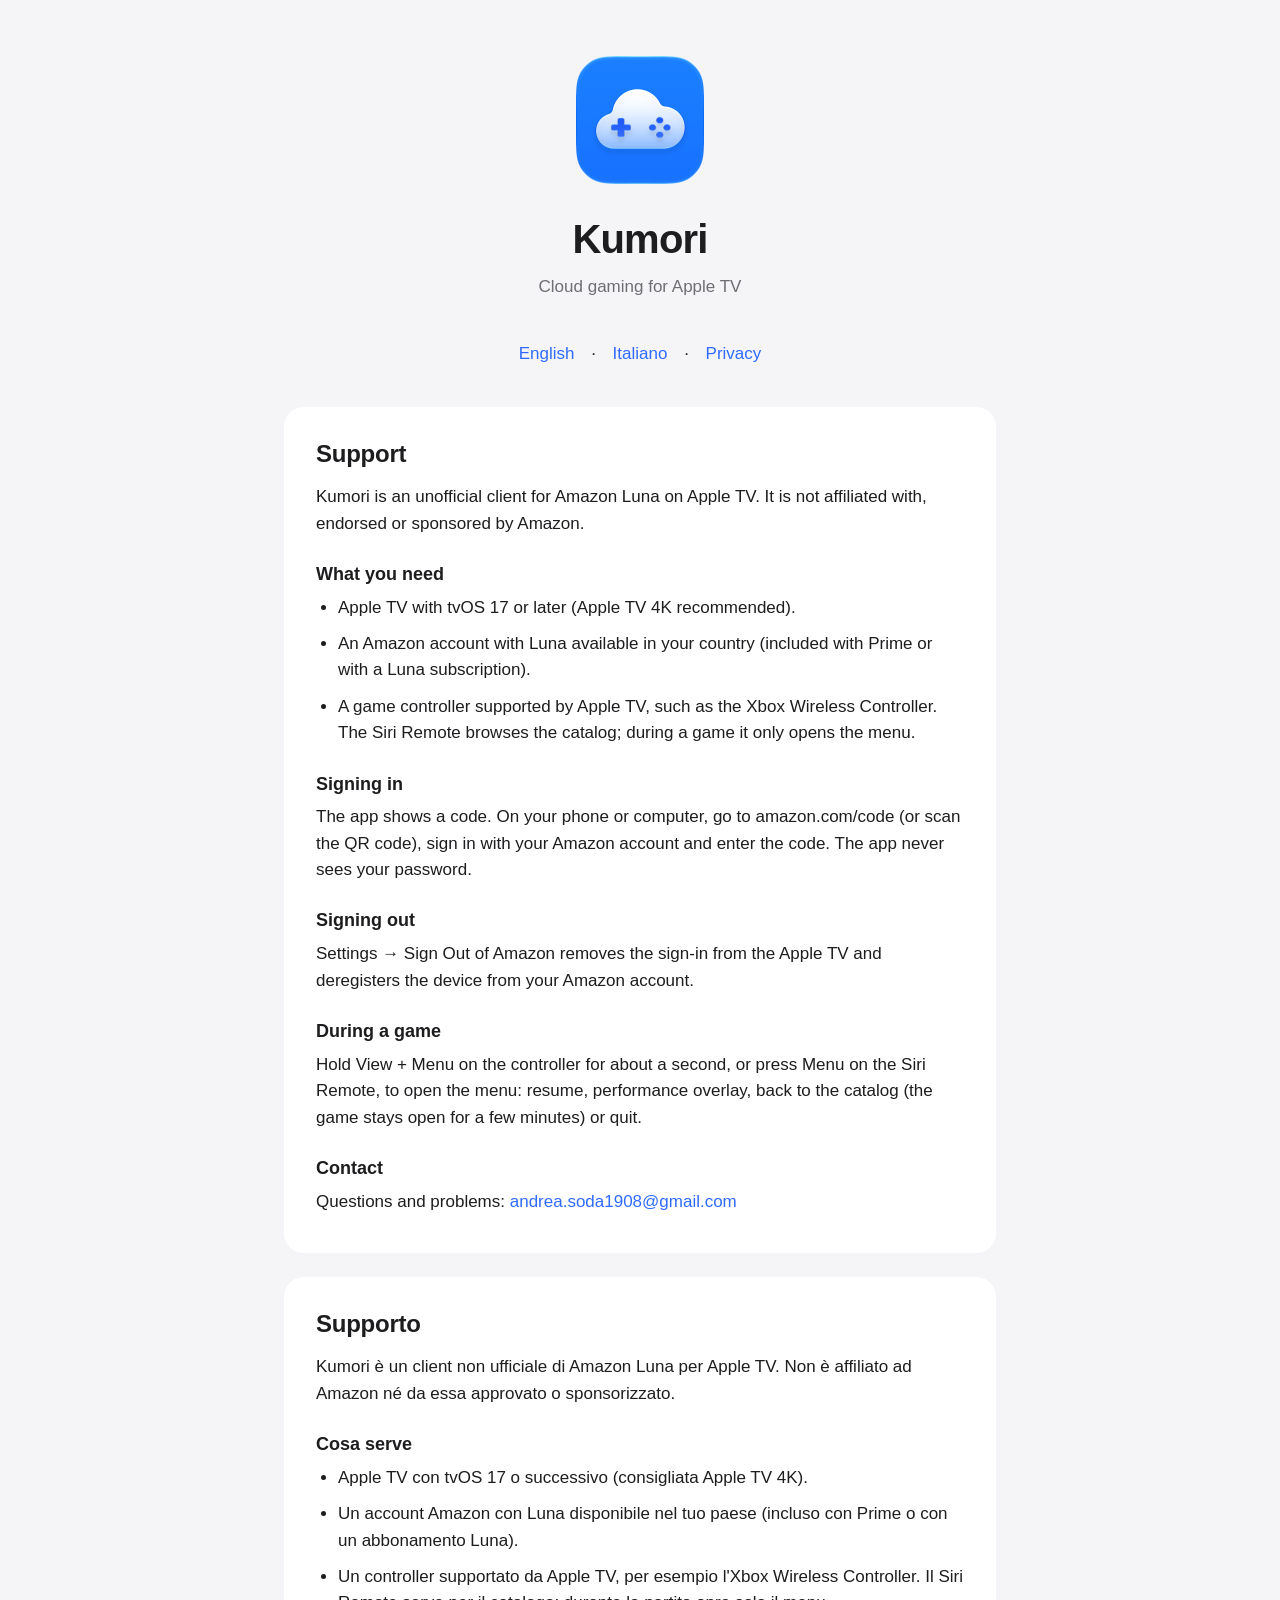
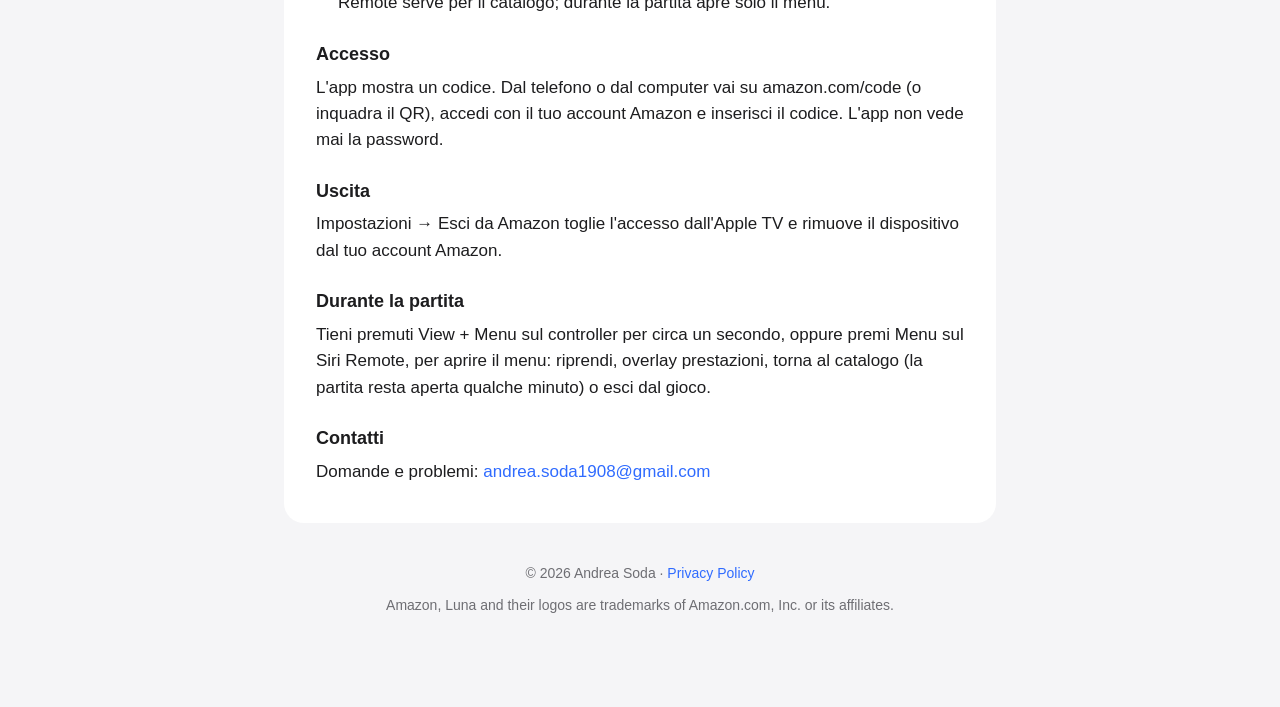
==== index.html @ 2179be56 "feat: Kumori support page and privacy policy Co-Authored-By: Claude Opus 5.5 <noreply@anthropic.com>" ====
<!DOCTYPE html>
<html lang="en">
<head>
  <meta charset="utf-8">
  <meta name="viewport" content="width=device-width, initial-scale=1">
  <title>Kumori — Support</title>
  <meta name="description" content="Kumori: cloud gaming for Apple TV. Support and contact.">
  <link rel="icon" href="icon.png">
  <link rel="stylesheet" href="style.css">
</head>
<body>
<main>
  <header>
    <img src="icon.png" alt="Kumori icon">
    <h1>Kumori</h1>
    <p>Cloud gaming for Apple TV</p>
  </header>
  <nav><a href="#en">English</a> · <a href="#it">Italiano</a> · <a href="privacy.html">Privacy</a></nav>

  <section id="en">
    <h2>Support</h2>
    <p>Kumori is an unofficial client for Amazon Luna on Apple TV. It is not affiliated with, endorsed or sponsored by Amazon.</p>
    <h3>What you need</h3>
    <ul>
      <li>Apple TV with tvOS 17 or later (Apple TV 4K recommended).</li>
      <li>An Amazon account with Luna available in your country (included with Prime or with a Luna subscription).</li>
      <li>A game controller supported by Apple TV, such as the Xbox Wireless Controller. The Siri Remote browses the catalog; during a game it only opens the menu.</li>
    </ul>
    <h3>Signing in</h3>
    <p>The app shows a code. On your phone or computer, go to amazon.com/code (or scan the QR code), sign in with your Amazon account and enter the code. The app never sees your password.</p>
    <h3>Signing out</h3>
    <p>Settings → Sign Out of Amazon removes the sign-in from the Apple TV and deregisters the device from your Amazon account.</p>
    <h3>During a game</h3>
    <p>Hold View + Menu on the controller for about a second, or press Menu on the Siri Remote, to open the menu: resume, performance overlay, back to the catalog (the game stays open for a few minutes) or quit.</p>
    <h3>Contact</h3>
    <p>Questions and problems: <a href="mailto:andrea.soda1908@gmail.com">andrea.soda1908@gmail.com</a></p>
  </section>

  <section id="it" lang="it">
    <h2>Supporto</h2>
    <p>Kumori è un client non ufficiale di Amazon Luna per Apple TV. Non è affiliato ad Amazon né da essa approvato o sponsorizzato.</p>
    <h3>Cosa serve</h3>
    <ul>
      <li>Apple TV con tvOS 17 o successivo (consigliata Apple TV 4K).</li>
      <li>Un account Amazon con Luna disponibile nel tuo paese (incluso con Prime o con un abbonamento Luna).</li>
      <li>Un controller supportato da Apple TV, per esempio l'Xbox Wireless Controller. Il Siri Remote serve per il catalogo; durante la partita apre solo il menu.</li>
    </ul>
    <h3>Accesso</h3>
    <p>L'app mostra un codice. Dal telefono o dal computer vai su amazon.com/code (o inquadra il QR), accedi con il tuo account Amazon e inserisci il codice. L'app non vede mai la password.</p>
    <h3>Uscita</h3>
    <p>Impostazioni → Esci da Amazon toglie l'accesso dall'Apple TV e rimuove il dispositivo dal tuo account Amazon.</p>
    <h3>Durante la partita</h3>
    <p>Tieni premuti View + Menu sul controller per circa un secondo, oppure premi Menu sul Siri Remote, per aprire il menu: riprendi, overlay prestazioni, torna al catalogo (la partita resta aperta qualche minuto) o esci dal gioco.</p>
    <h3>Contatti</h3>
    <p>Domande e problemi: <a href="mailto:andrea.soda1908@gmail.com">andrea.soda1908@gmail.com</a></p>
  </section>

  <footer>
    <p>© 2026 Andrea Soda · <a href="privacy.html">Privacy Policy</a></p>
    <p>Amazon, Luna and their logos are trademarks of Amazon.com, Inc. or its affiliates.</p>
  </footer>
</main>
</body>
</html>
---- style.css ----
:root {
  color-scheme: light dark;
  --text: #1d1d1f;
  --secondary: #6e6e73;
  --background: #f5f5f7;
  --card: #ffffff;
  --accent: #2f6bff;
}

@media (prefers-color-scheme: dark) {
  :root {
    --text: #f5f5f7;
    --secondary: #a1a1a6;
    --background: #000000;
    --card: #1c1c1e;
    --accent: #5b8cff;
  }
}

* { box-sizing: border-box; }

body {
  margin: 0;
  font: 17px/1.55 -apple-system, BlinkMacSystemFont, "SF Pro Text", "Helvetica Neue", Arial, sans-serif;
  color: var(--text);
  background: var(--background);
  -webkit-font-smoothing: antialiased;
}

main {
  max-width: 760px;
  margin: 0 auto;
  padding: 56px 24px 80px;
}

header { text-align: center; margin-bottom: 40px; }
header img { width: 128px; height: 128px; }
header h1 { font-size: 40px; letter-spacing: -0.02em; margin: 16px 0 4px; }
header p { color: var(--secondary); margin: 0; }

nav { text-align: center; margin: 0 0 40px; }
nav a { margin: 0 12px; }

section {
  background: var(--card);
  border-radius: 20px;
  padding: 28px 32px;
  margin-bottom: 24px;
}

h2 { font-size: 24px; letter-spacing: -0.01em; margin: 0 0 12px; }
h3 { font-size: 18px; margin: 24px 0 6px; }
p, li { margin: 0 0 10px; }
ul { padding-left: 22px; margin: 0 0 10px; }
a { color: var(--accent); text-decoration: none; }
a:hover { text-decoration: underline; }
.muted { color: var(--secondary); font-size: 15px; }

footer {
  text-align: center;
  color: var(--secondary);
  font-size: 14px;
  margin-top: 40px;
}
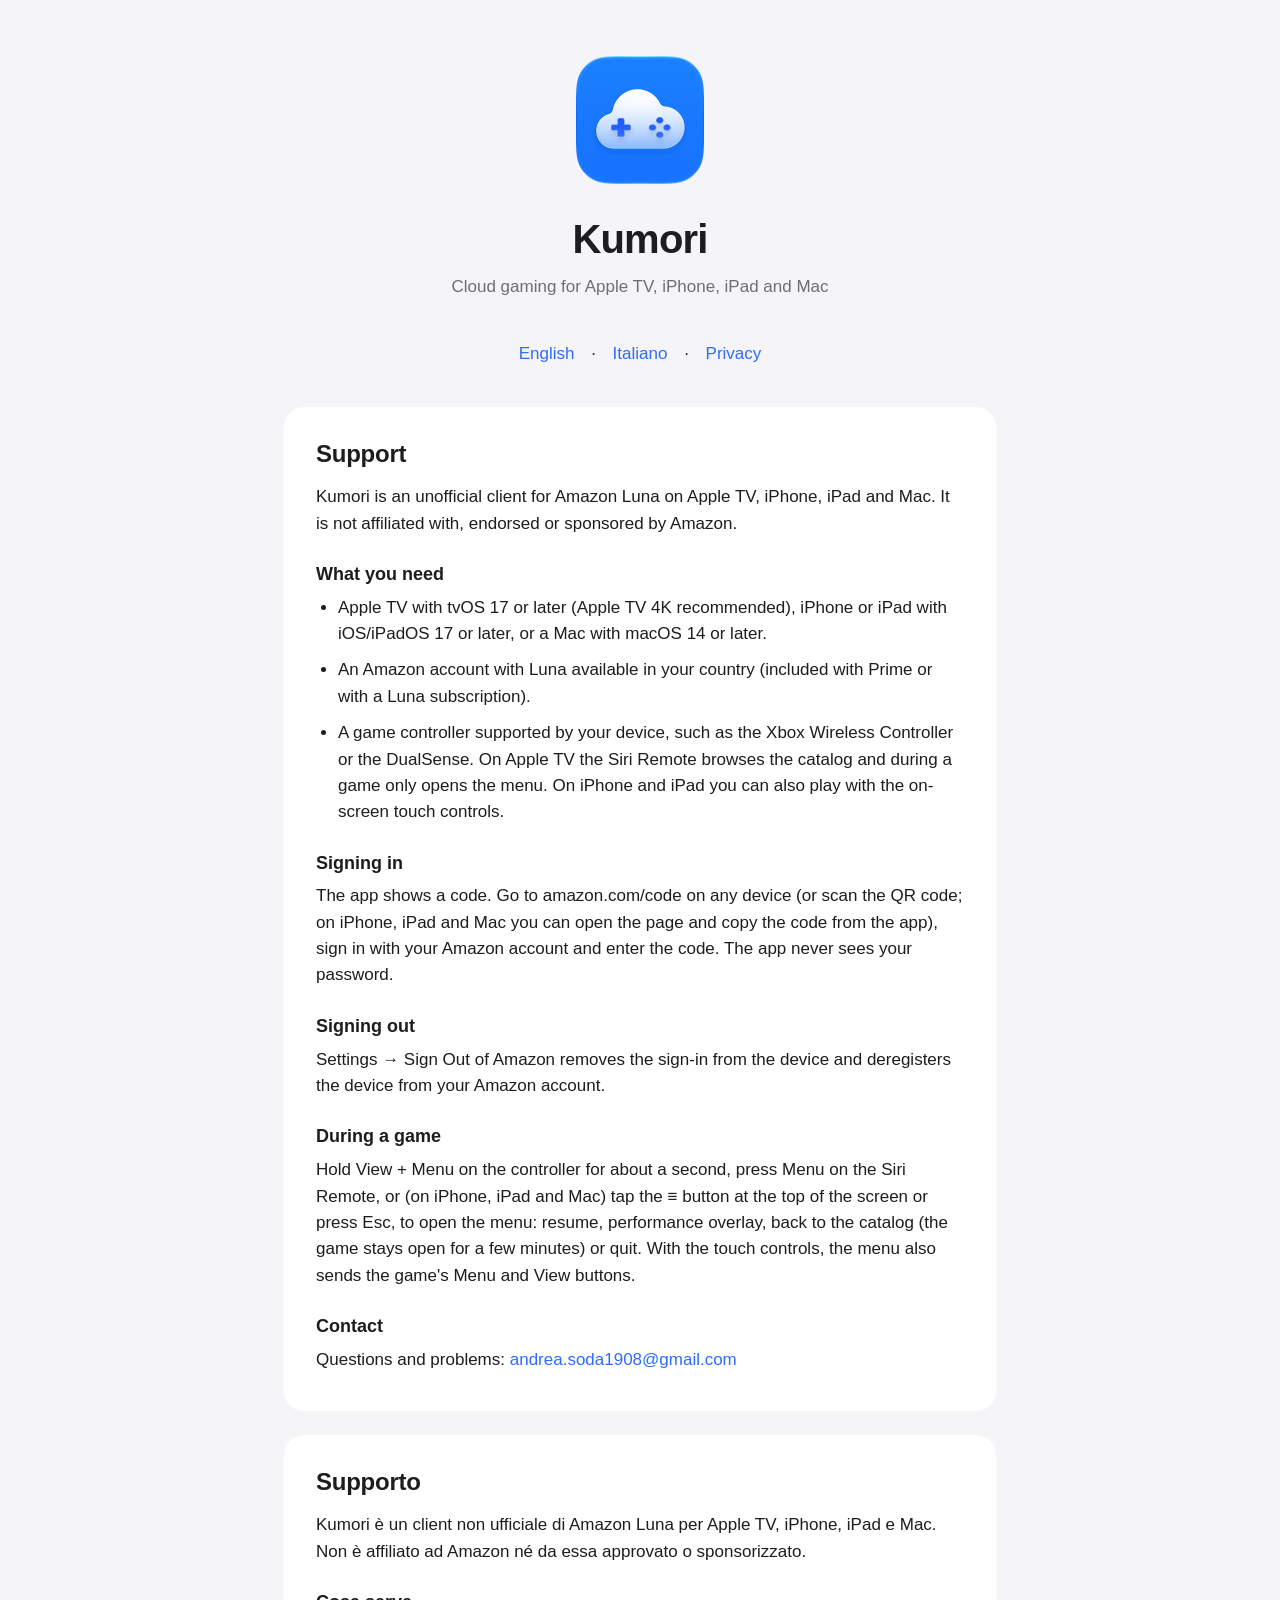
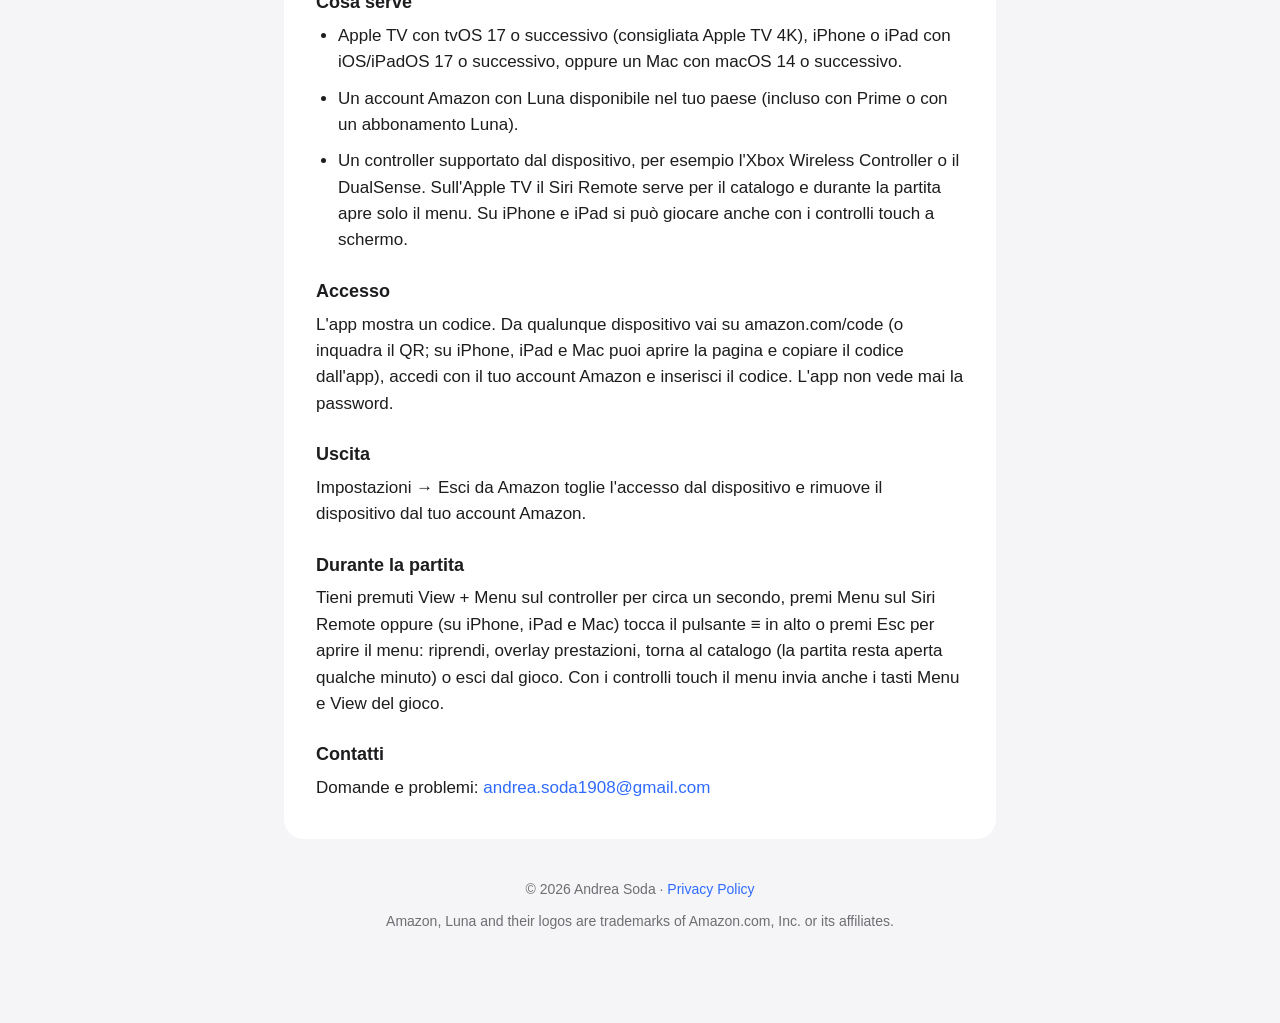
==== commit f774f9f1: "docs: cover iPhone, iPad and Mac in the support and privacy pages Co-Authored-By: Claude Opus 5.5 (1" ====
--- a/index.html
+++ b/index.html
@@ -4,7 +4,7 @@
   <meta charset="utf-8">
   <meta name="viewport" content="width=device-width, initial-scale=1">
   <title>Kumori — Support</title>
-  <meta name="description" content="Kumori: cloud gaming for Apple TV. Support and contact.">
+  <meta name="description" content="Kumori: cloud gaming for Apple TV, iPhone, iPad and Mac. Support and contact.">
   <link rel="icon" href="icon.png">
   <link rel="stylesheet" href="style.css">
 </head>
@@ -13,44 +13,44 @@
   <header>
     <img src="icon.png" alt="Kumori icon">
     <h1>Kumori</h1>
-    <p>Cloud gaming for Apple TV</p>
+    <p>Cloud gaming for Apple TV, iPhone, iPad and Mac</p>
   </header>
   <nav><a href="#en">English</a> · <a href="#it">Italiano</a> · <a href="privacy.html">Privacy</a></nav>
 
   <section id="en">
     <h2>Support</h2>
-    <p>Kumori is an unofficial client for Amazon Luna on Apple TV. It is not affiliated with, endorsed or sponsored by Amazon.</p>
+    <p>Kumori is an unofficial client for Amazon Luna on Apple TV, iPhone, iPad and Mac. It is not affiliated with, endorsed or sponsored by Amazon.</p>
     <h3>What you need</h3>
     <ul>
-      <li>Apple TV with tvOS 17 or later (Apple TV 4K recommended).</li>
+      <li>Apple TV with tvOS 17 or later (Apple TV 4K recommended), iPhone or iPad with iOS/iPadOS 17 or later, or a Mac with macOS 14 or later.</li>
       <li>An Amazon account with Luna available in your country (included with Prime or with a Luna subscription).</li>
-      <li>A game controller supported by Apple TV, such as the Xbox Wireless Controller. The Siri Remote browses the catalog; during a game it only opens the menu.</li>
+      <li>A game controller supported by your device, such as the Xbox Wireless Controller or the DualSense. On Apple TV the Siri Remote browses the catalog and during a game only opens the menu. On iPhone and iPad you can also play with the on-screen touch controls.</li>
     </ul>
     <h3>Signing in</h3>
-    <p>The app shows a code. On your phone or computer, go to amazon.com/code (or scan the QR code), sign in with your Amazon account and enter the code. The app never sees your password.</p>
+    <p>The app shows a code. Go to amazon.com/code on any device (or scan the QR code; on iPhone, iPad and Mac you can open the page and copy the code from the app), sign in with your Amazon account and enter the code. The app never sees your password.</p>
     <h3>Signing out</h3>
-    <p>Settings → Sign Out of Amazon removes the sign-in from the Apple TV and deregisters the device from your Amazon account.</p>
+    <p>Settings → Sign Out of Amazon removes the sign-in from the device and deregisters the device from your Amazon account.</p>
     <h3>During a game</h3>
-    <p>Hold View + Menu on the controller for about a second, or press Menu on the Siri Remote, to open the menu: resume, performance overlay, back to the catalog (the game stays open for a few minutes) or quit.</p>
+    <p>Hold View + Menu on the controller for about a second, press Menu on the Siri Remote, or (on iPhone, iPad and Mac) tap the ≡ button at the top of the screen or press Esc, to open the menu: resume, performance overlay, back to the catalog (the game stays open for a few minutes) or quit. With the touch controls, the menu also sends the game's Menu and View buttons.</p>
     <h3>Contact</h3>
     <p>Questions and problems: <a href="mailto:andrea.soda1908@gmail.com">andrea.soda1908@gmail.com</a></p>
   </section>
 
   <section id="it" lang="it">
     <h2>Supporto</h2>
-    <p>Kumori è un client non ufficiale di Amazon Luna per Apple TV. Non è affiliato ad Amazon né da essa approvato o sponsorizzato.</p>
+    <p>Kumori è un client non ufficiale di Amazon Luna per Apple TV, iPhone, iPad e Mac. Non è affiliato ad Amazon né da essa approvato o sponsorizzato.</p>
     <h3>Cosa serve</h3>
     <ul>
-      <li>Apple TV con tvOS 17 o successivo (consigliata Apple TV 4K).</li>
+      <li>Apple TV con tvOS 17 o successivo (consigliata Apple TV 4K), iPhone o iPad con iOS/iPadOS 17 o successivo, oppure un Mac con macOS 14 o successivo.</li>
       <li>Un account Amazon con Luna disponibile nel tuo paese (incluso con Prime o con un abbonamento Luna).</li>
-      <li>Un controller supportato da Apple TV, per esempio l'Xbox Wireless Controller. Il Siri Remote serve per il catalogo; durante la partita apre solo il menu.</li>
+      <li>Un controller supportato dal dispositivo, per esempio l'Xbox Wireless Controller o il DualSense. Sull'Apple TV il Siri Remote serve per il catalogo e durante la partita apre solo il menu. Su iPhone e iPad si può giocare anche con i controlli touch a schermo.</li>
     </ul>
     <h3>Accesso</h3>
-    <p>L'app mostra un codice. Dal telefono o dal computer vai su amazon.com/code (o inquadra il QR), accedi con il tuo account Amazon e inserisci il codice. L'app non vede mai la password.</p>
+    <p>L'app mostra un codice. Da qualunque dispositivo vai su amazon.com/code (o inquadra il QR; su iPhone, iPad e Mac puoi aprire la pagina e copiare il codice dall'app), accedi con il tuo account Amazon e inserisci il codice. L'app non vede mai la password.</p>
     <h3>Uscita</h3>
-    <p>Impostazioni → Esci da Amazon toglie l'accesso dall'Apple TV e rimuove il dispositivo dal tuo account Amazon.</p>
+    <p>Impostazioni → Esci da Amazon toglie l'accesso dal dispositivo e rimuove il dispositivo dal tuo account Amazon.</p>
     <h3>Durante la partita</h3>
-    <p>Tieni premuti View + Menu sul controller per circa un secondo, oppure premi Menu sul Siri Remote, per aprire il menu: riprendi, overlay prestazioni, torna al catalogo (la partita resta aperta qualche minuto) o esci dal gioco.</p>
+    <p>Tieni premuti View + Menu sul controller per circa un secondo, premi Menu sul Siri Remote oppure (su iPhone, iPad e Mac) tocca il pulsante ≡ in alto o premi Esc per aprire il menu: riprendi, overlay prestazioni, torna al catalogo (la partita resta aperta qualche minuto) o esci dal gioco. Con i controlli touch il menu invia anche i tasti Menu e View del gioco.</p>
     <h3>Contatti</h3>
     <p>Domande e problemi: <a href="mailto:andrea.soda1908@gmail.com">andrea.soda1908@gmail.com</a></p>
   </section>
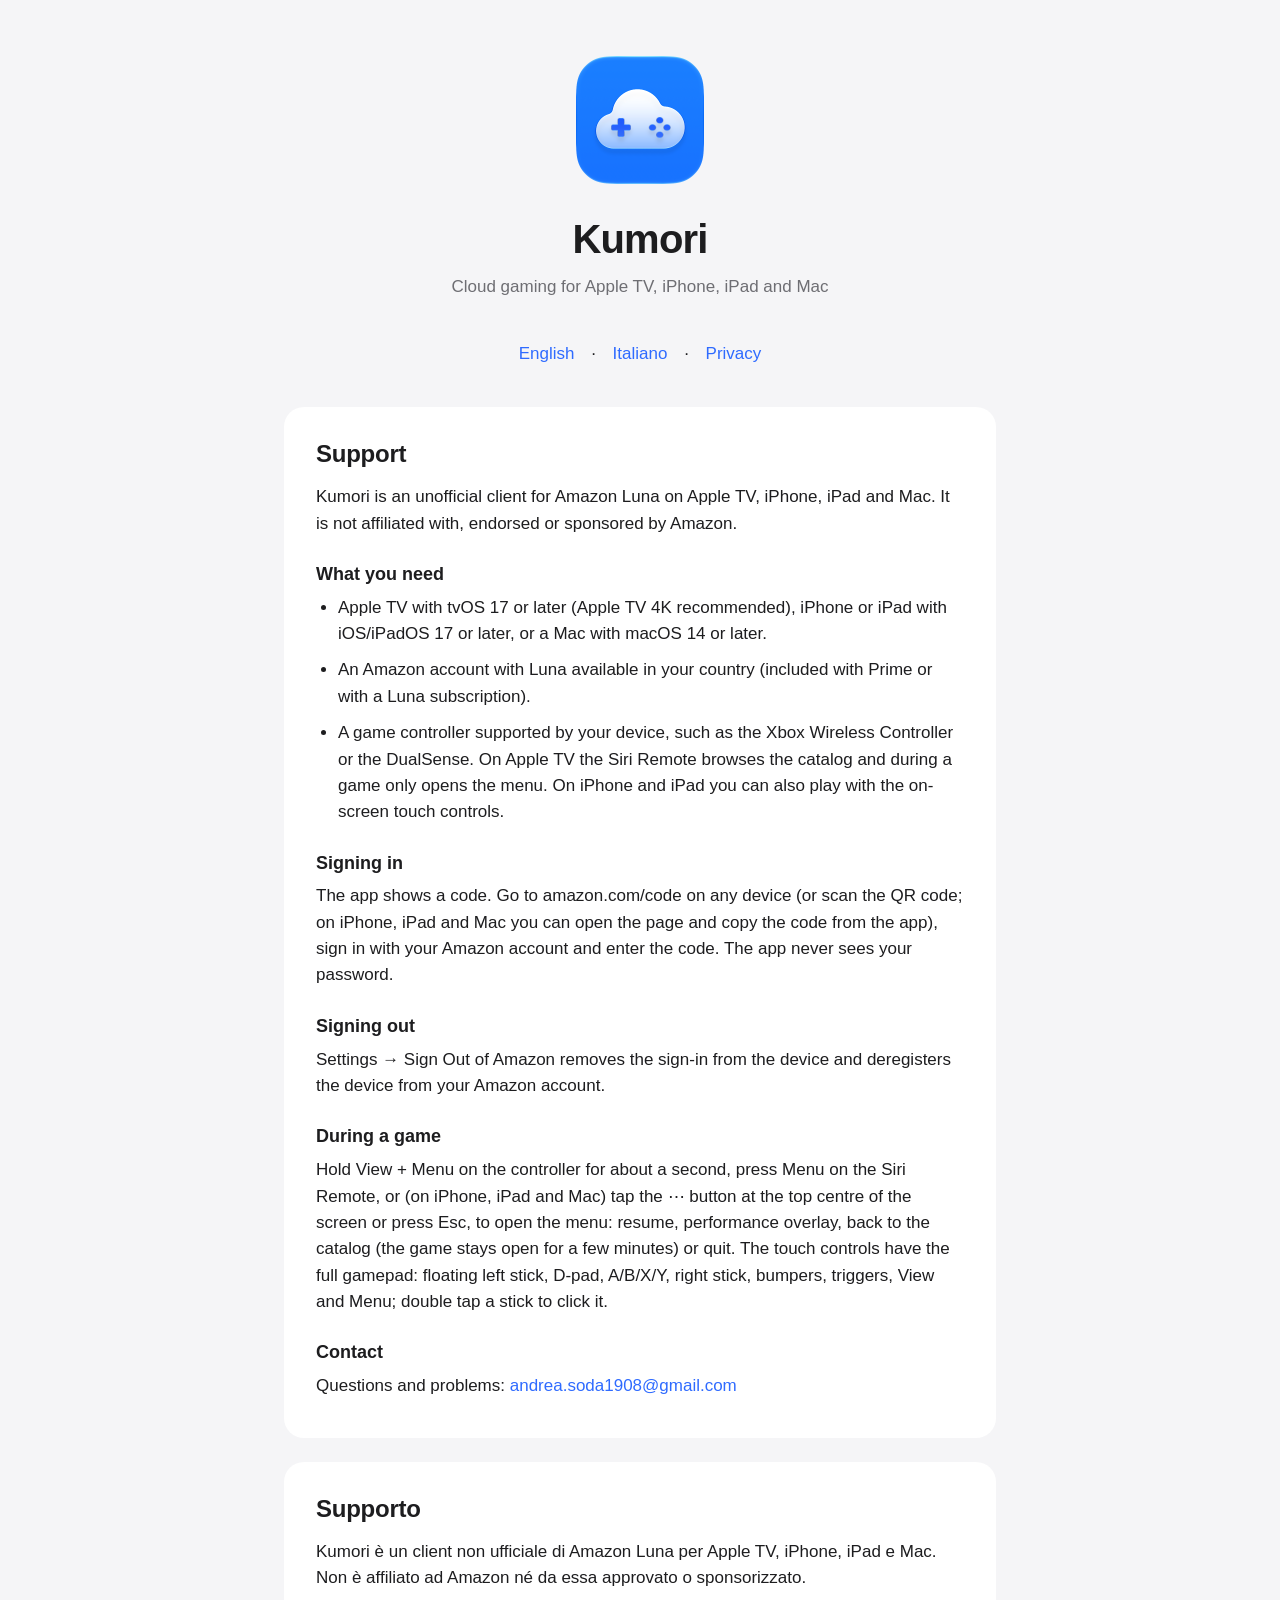
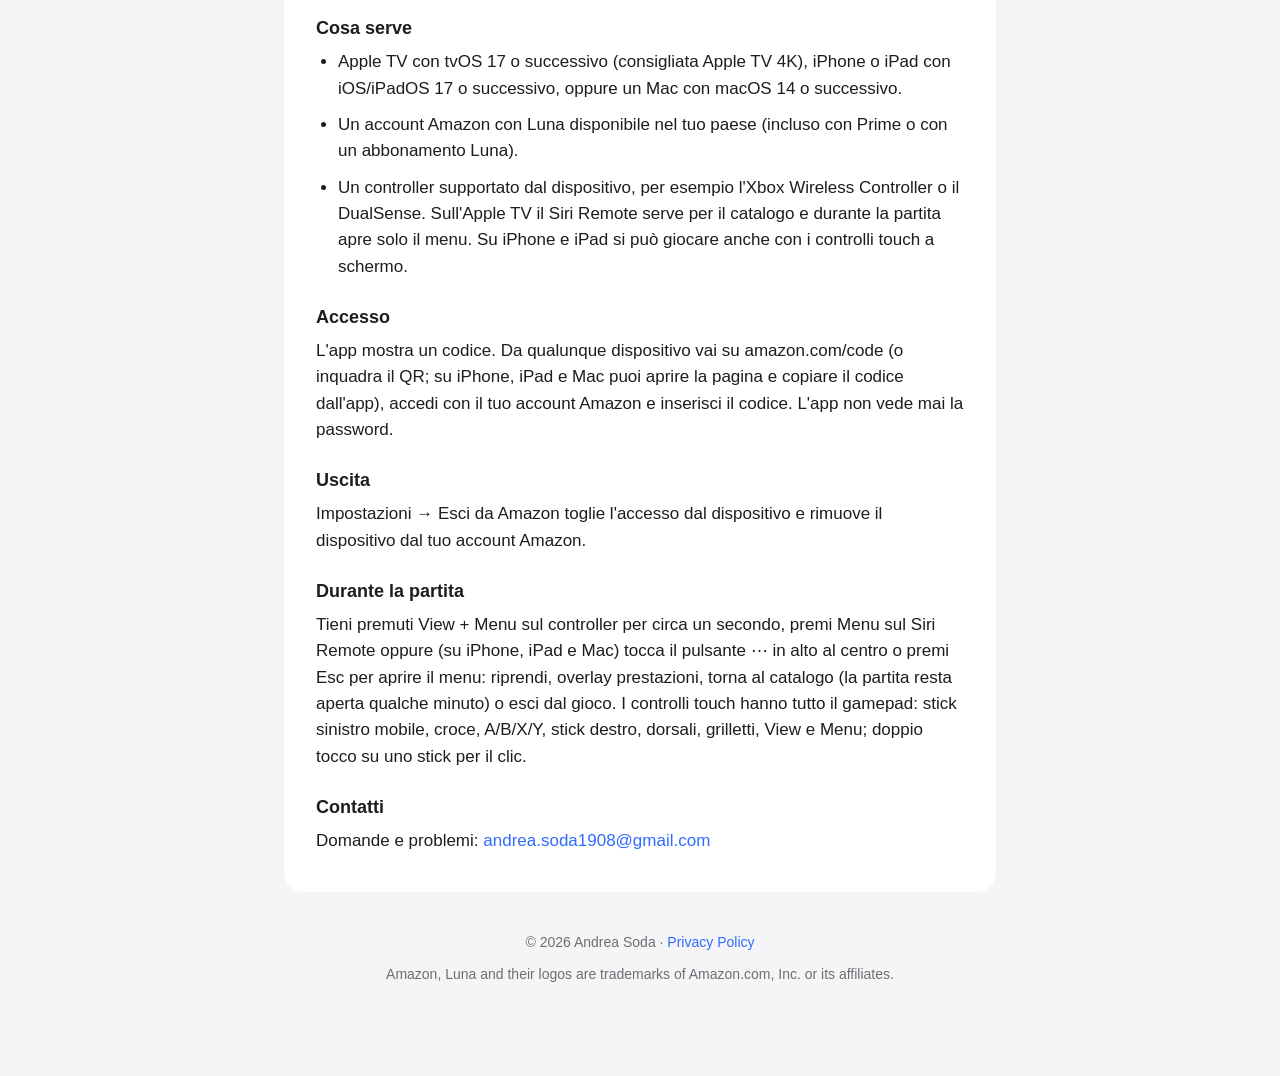
==== commit f7755b69: "docs: touch gamepad and the ellipsis menu button Co-Authored-By: Claude Opus 5.5 (1M context) <norep" ====
--- a/index.html
+++ b/index.html
@@ -31,7 +31,7 @@
     <h3>Signing out</h3>
     <p>Settings → Sign Out of Amazon removes the sign-in from the device and deregisters the device from your Amazon account.</p>
     <h3>During a game</h3>
-    <p>Hold View + Menu on the controller for about a second, press Menu on the Siri Remote, or (on iPhone, iPad and Mac) tap the ≡ button at the top of the screen or press Esc, to open the menu: resume, performance overlay, back to the catalog (the game stays open for a few minutes) or quit. With the touch controls, the menu also sends the game's Menu and View buttons.</p>
+    <p>Hold View + Menu on the controller for about a second, press Menu on the Siri Remote, or (on iPhone, iPad and Mac) tap the ⋯ button at the top centre of the screen or press Esc, to open the menu: resume, performance overlay, back to the catalog (the game stays open for a few minutes) or quit. The touch controls have the full gamepad: floating left stick, D-pad, A/B/X/Y, right stick, bumpers, triggers, View and Menu; double tap a stick to click it.</p>
     <h3>Contact</h3>
     <p>Questions and problems: <a href="mailto:andrea.soda1908@gmail.com">andrea.soda1908@gmail.com</a></p>
   </section>
@@ -50,7 +50,7 @@
     <h3>Uscita</h3>
     <p>Impostazioni → Esci da Amazon toglie l'accesso dal dispositivo e rimuove il dispositivo dal tuo account Amazon.</p>
     <h3>Durante la partita</h3>
-    <p>Tieni premuti View + Menu sul controller per circa un secondo, premi Menu sul Siri Remote oppure (su iPhone, iPad e Mac) tocca il pulsante ≡ in alto o premi Esc per aprire il menu: riprendi, overlay prestazioni, torna al catalogo (la partita resta aperta qualche minuto) o esci dal gioco. Con i controlli touch il menu invia anche i tasti Menu e View del gioco.</p>
+    <p>Tieni premuti View + Menu sul controller per circa un secondo, premi Menu sul Siri Remote oppure (su iPhone, iPad e Mac) tocca il pulsante ⋯ in alto al centro o premi Esc per aprire il menu: riprendi, overlay prestazioni, torna al catalogo (la partita resta aperta qualche minuto) o esci dal gioco. I controlli touch hanno tutto il gamepad: stick sinistro mobile, croce, A/B/X/Y, stick destro, dorsali, grilletti, View e Menu; doppio tocco su uno stick per il clic.</p>
     <h3>Contatti</h3>
     <p>Domande e problemi: <a href="mailto:andrea.soda1908@gmail.com">andrea.soda1908@gmail.com</a></p>
   </section>
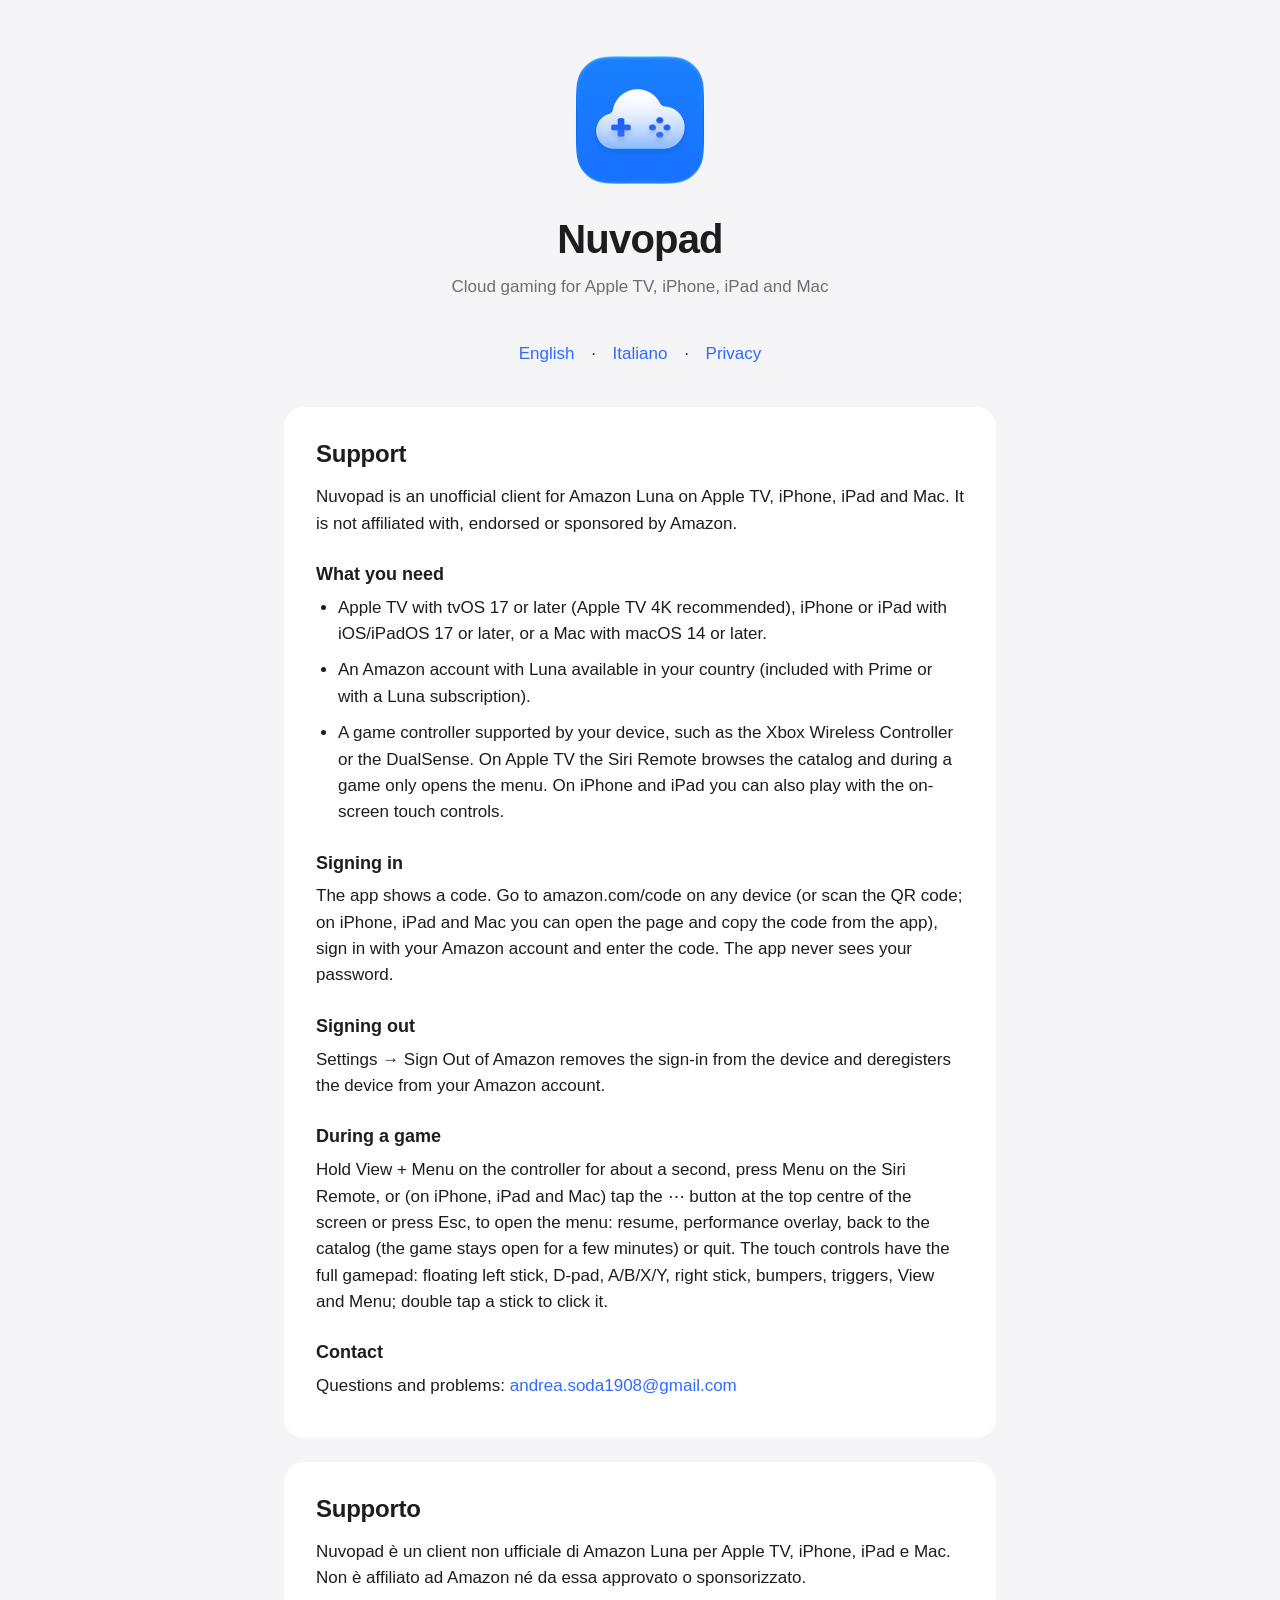
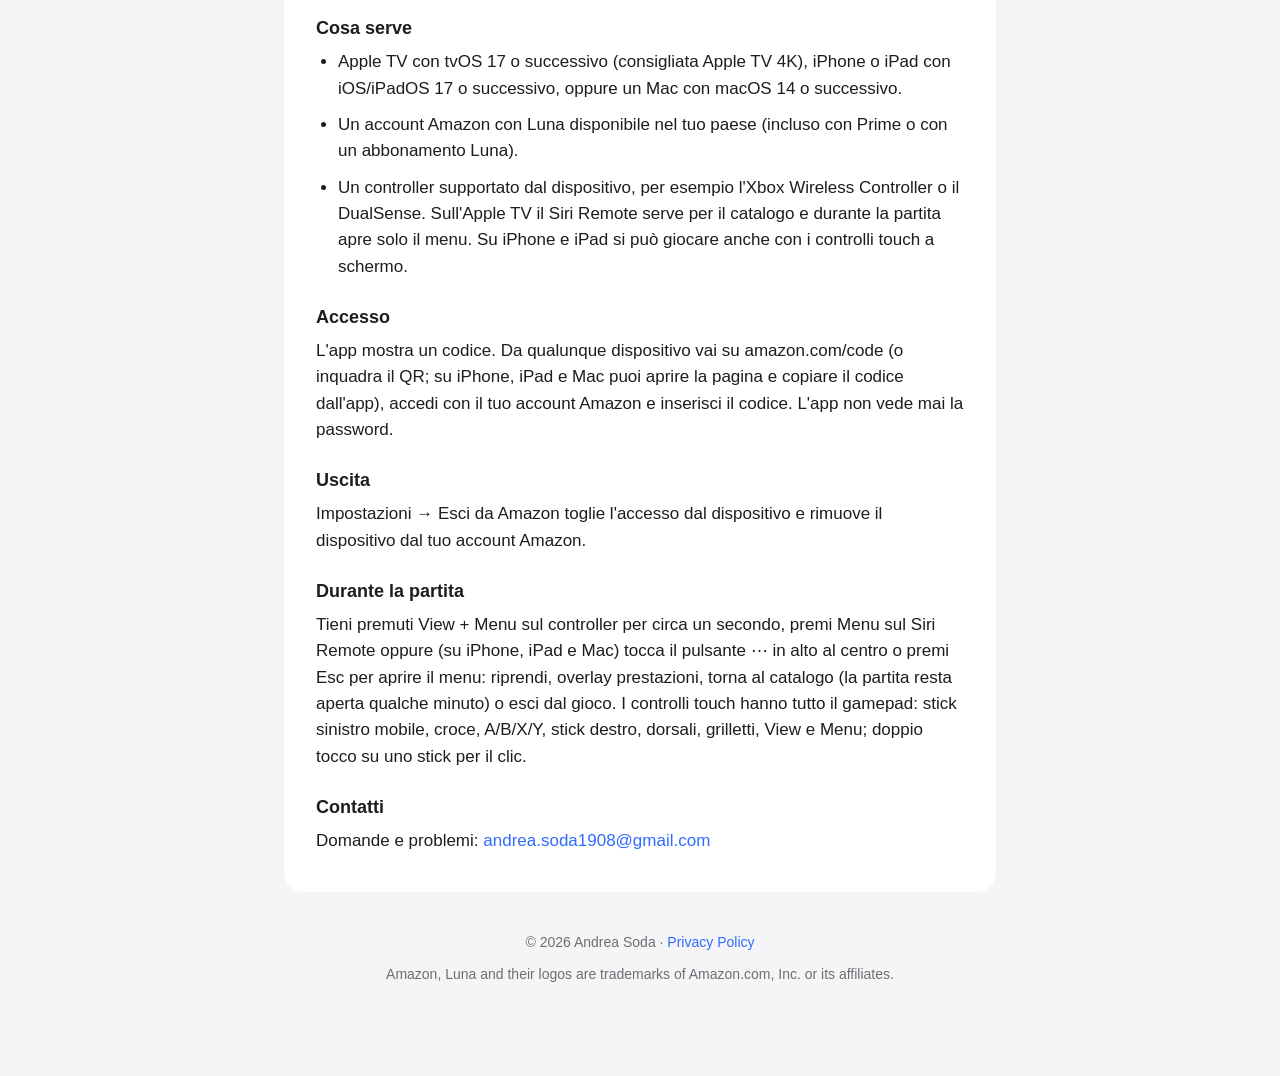
==== commit dccd422b: "docs: the app is now called Nuvopad Co-Authored-By: Claude Opus 5.5 (1M context) <noreply@anthropic." ====
--- a/index.html
+++ b/index.html
@@ -3,23 +3,23 @@
 <head>
   <meta charset="utf-8">
   <meta name="viewport" content="width=device-width, initial-scale=1">
-  <title>Kumori — Support</title>
-  <meta name="description" content="Kumori: cloud gaming for Apple TV, iPhone, iPad and Mac. Support and contact.">
+  <title>Nuvopad — Support</title>
+  <meta name="description" content="Nuvopad: cloud gaming for Apple TV, iPhone, iPad and Mac. Support and contact.">
   <link rel="icon" href="icon.png">
   <link rel="stylesheet" href="style.css">
 </head>
 <body>
 <main>
   <header>
-    <img src="icon.png" alt="Kumori icon">
-    <h1>Kumori</h1>
+    <img src="icon.png" alt="Nuvopad icon">
+    <h1>Nuvopad</h1>
     <p>Cloud gaming for Apple TV, iPhone, iPad and Mac</p>
   </header>
   <nav><a href="#en">English</a> · <a href="#it">Italiano</a> · <a href="privacy.html">Privacy</a></nav>
 
   <section id="en">
     <h2>Support</h2>
-    <p>Kumori is an unofficial client for Amazon Luna on Apple TV, iPhone, iPad and Mac. It is not affiliated with, endorsed or sponsored by Amazon.</p>
+    <p>Nuvopad is an unofficial client for Amazon Luna on Apple TV, iPhone, iPad and Mac. It is not affiliated with, endorsed or sponsored by Amazon.</p>
     <h3>What you need</h3>
     <ul>
       <li>Apple TV with tvOS 17 or later (Apple TV 4K recommended), iPhone or iPad with iOS/iPadOS 17 or later, or a Mac with macOS 14 or later.</li>
@@ -38,7 +38,7 @@
 
   <section id="it" lang="it">
     <h2>Supporto</h2>
-    <p>Kumori è un client non ufficiale di Amazon Luna per Apple TV, iPhone, iPad e Mac. Non è affiliato ad Amazon né da essa approvato o sponsorizzato.</p>
+    <p>Nuvopad è un client non ufficiale di Amazon Luna per Apple TV, iPhone, iPad e Mac. Non è affiliato ad Amazon né da essa approvato o sponsorizzato.</p>
     <h3>Cosa serve</h3>
     <ul>
       <li>Apple TV con tvOS 17 o successivo (consigliata Apple TV 4K), iPhone o iPad con iOS/iPadOS 17 o successivo, oppure un Mac con macOS 14 o successivo.</li>
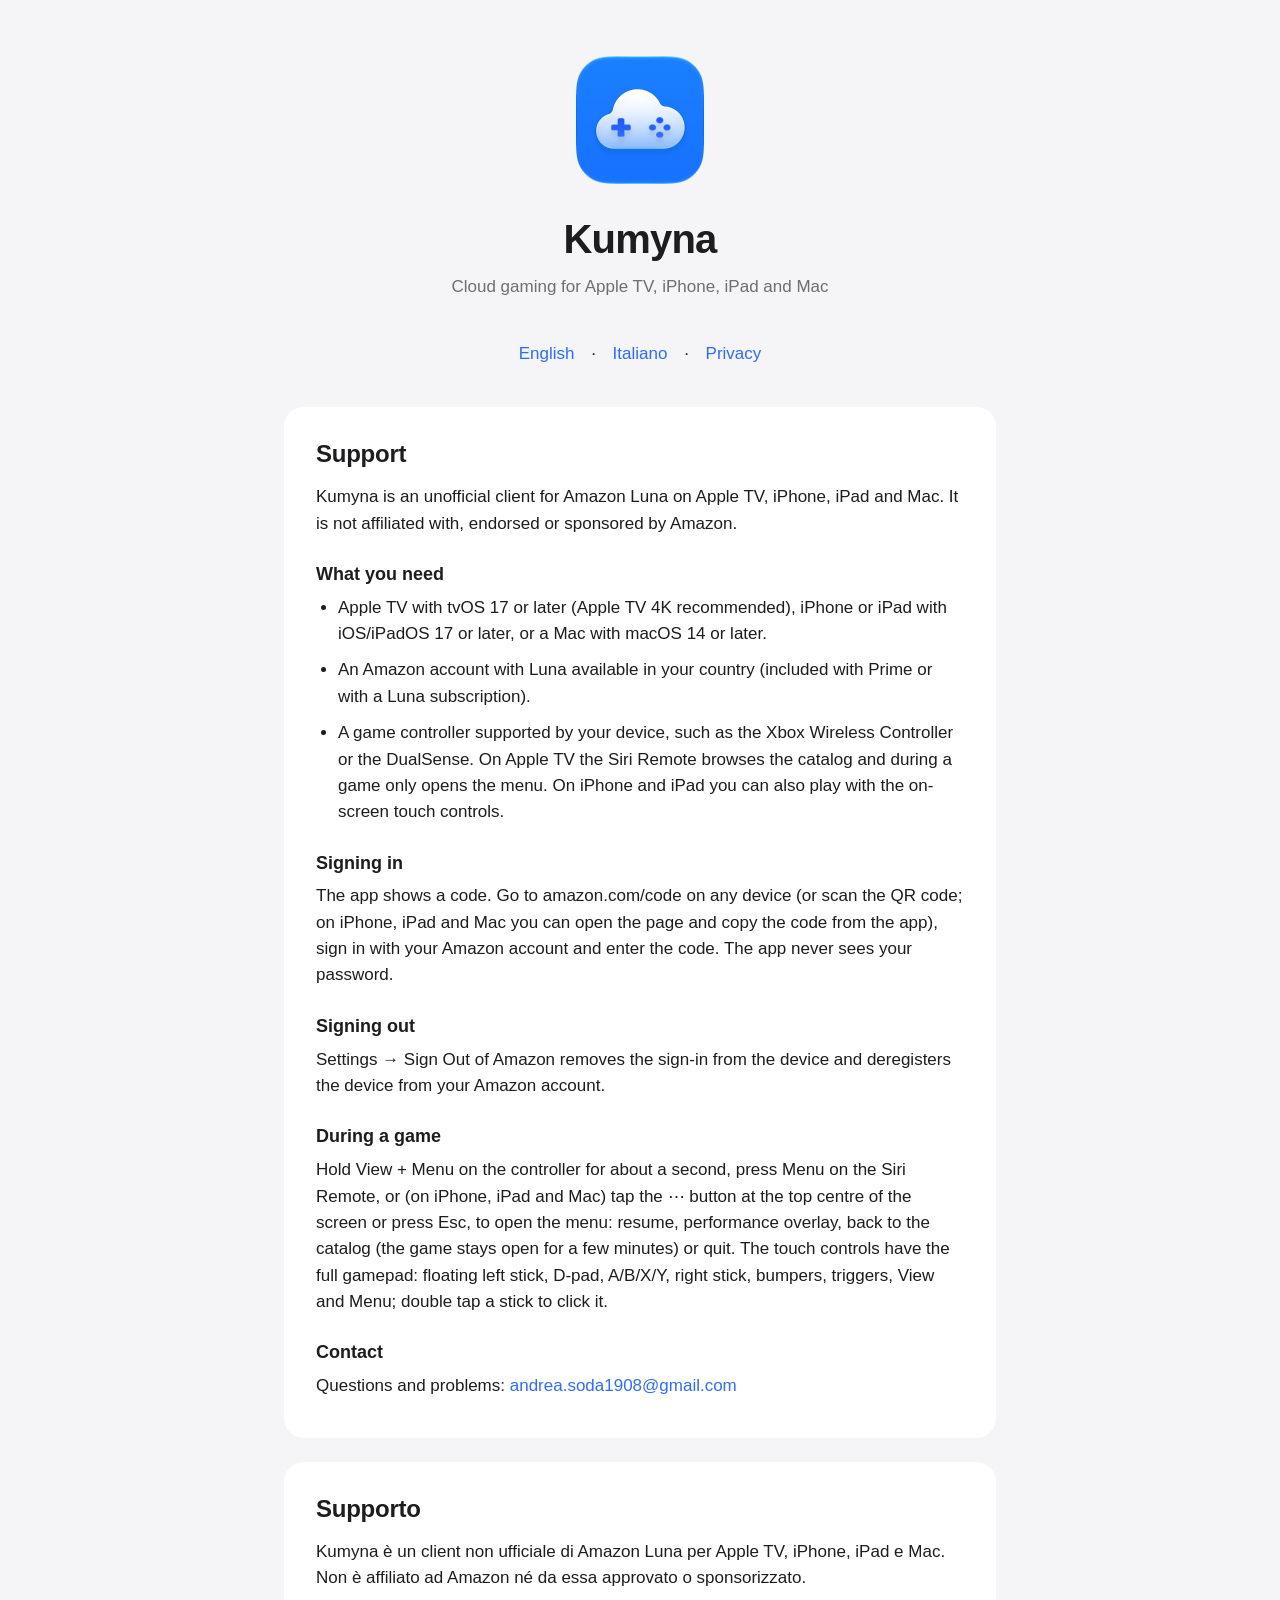
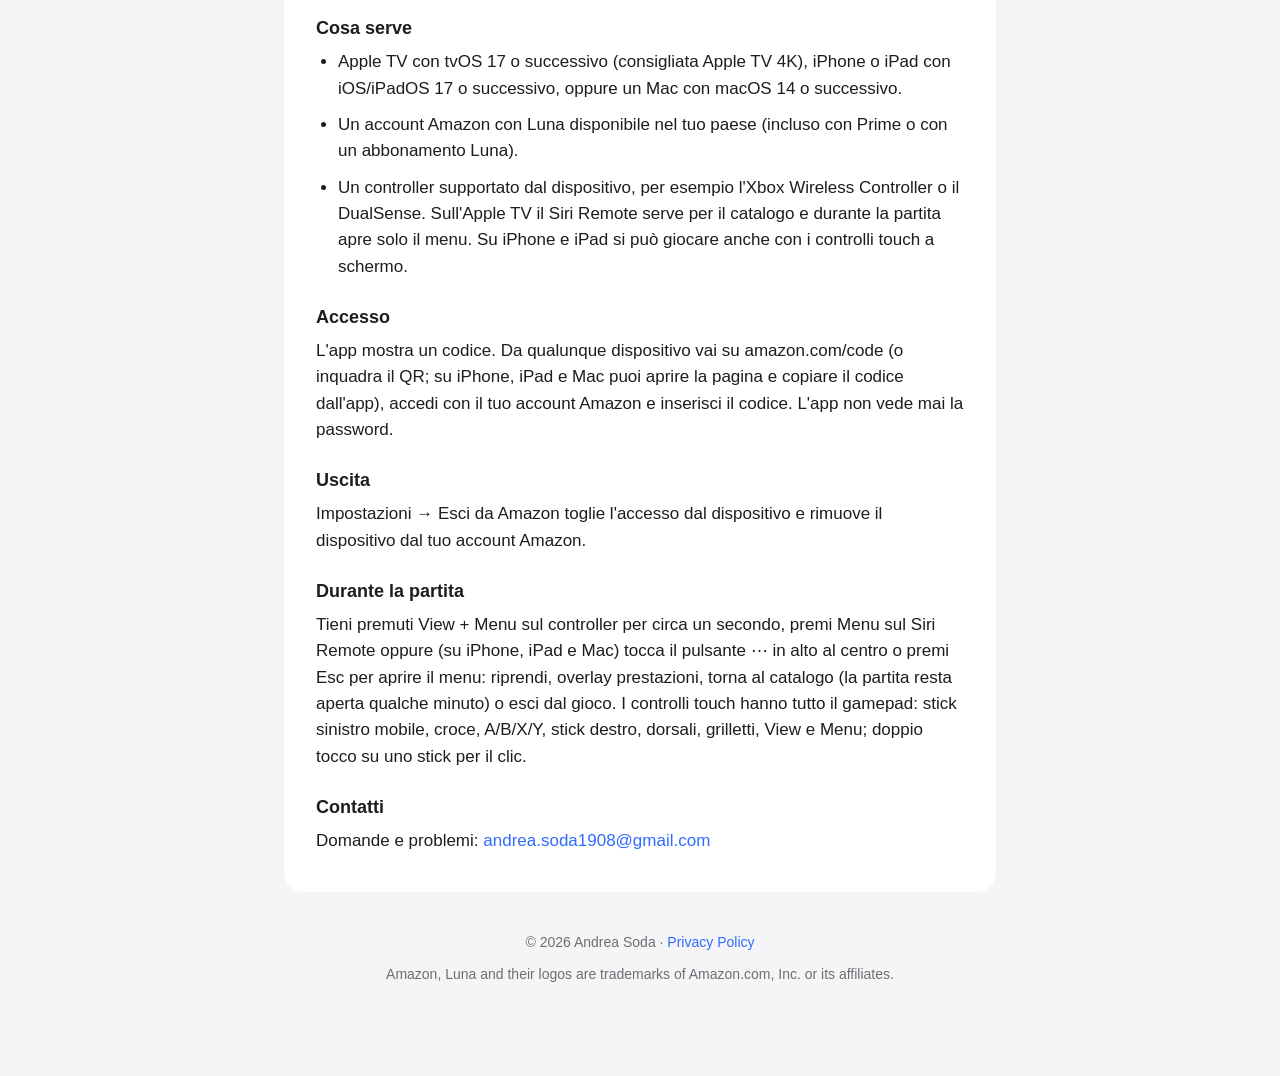
==== commit 8eaf2df2: "docs: the app is now called Kumyna Co-Authored-By: Claude Opus 5.5 (1M context) <noreply@anthropic.c" ====
--- a/index.html
+++ b/index.html
@@ -3,23 +3,23 @@
 <head>
   <meta charset="utf-8">
   <meta name="viewport" content="width=device-width, initial-scale=1">
-  <title>Nuvopad — Support</title>
-  <meta name="description" content="Nuvopad: cloud gaming for Apple TV, iPhone, iPad and Mac. Support and contact.">
+  <title>Kumyna — Support</title>
+  <meta name="description" content="Kumyna: cloud gaming for Apple TV, iPhone, iPad and Mac. Support and contact.">
   <link rel="icon" href="icon.png">
   <link rel="stylesheet" href="style.css">
 </head>
 <body>
 <main>
   <header>
-    <img src="icon.png" alt="Nuvopad icon">
-    <h1>Nuvopad</h1>
+    <img src="icon.png" alt="Kumyna icon">
+    <h1>Kumyna</h1>
     <p>Cloud gaming for Apple TV, iPhone, iPad and Mac</p>
   </header>
   <nav><a href="#en">English</a> · <a href="#it">Italiano</a> · <a href="privacy.html">Privacy</a></nav>
 
   <section id="en">
     <h2>Support</h2>
-    <p>Nuvopad is an unofficial client for Amazon Luna on Apple TV, iPhone, iPad and Mac. It is not affiliated with, endorsed or sponsored by Amazon.</p>
+    <p>Kumyna is an unofficial client for Amazon Luna on Apple TV, iPhone, iPad and Mac. It is not affiliated with, endorsed or sponsored by Amazon.</p>
     <h3>What you need</h3>
     <ul>
       <li>Apple TV with tvOS 17 or later (Apple TV 4K recommended), iPhone or iPad with iOS/iPadOS 17 or later, or a Mac with macOS 14 or later.</li>
@@ -38,7 +38,7 @@
 
   <section id="it" lang="it">
     <h2>Supporto</h2>
-    <p>Nuvopad è un client non ufficiale di Amazon Luna per Apple TV, iPhone, iPad e Mac. Non è affiliato ad Amazon né da essa approvato o sponsorizzato.</p>
+    <p>Kumyna è un client non ufficiale di Amazon Luna per Apple TV, iPhone, iPad e Mac. Non è affiliato ad Amazon né da essa approvato o sponsorizzato.</p>
     <h3>Cosa serve</h3>
     <ul>
       <li>Apple TV con tvOS 17 o successivo (consigliata Apple TV 4K), iPhone o iPad con iOS/iPadOS 17 o successivo, oppure un Mac con macOS 14 o successivo.</li>
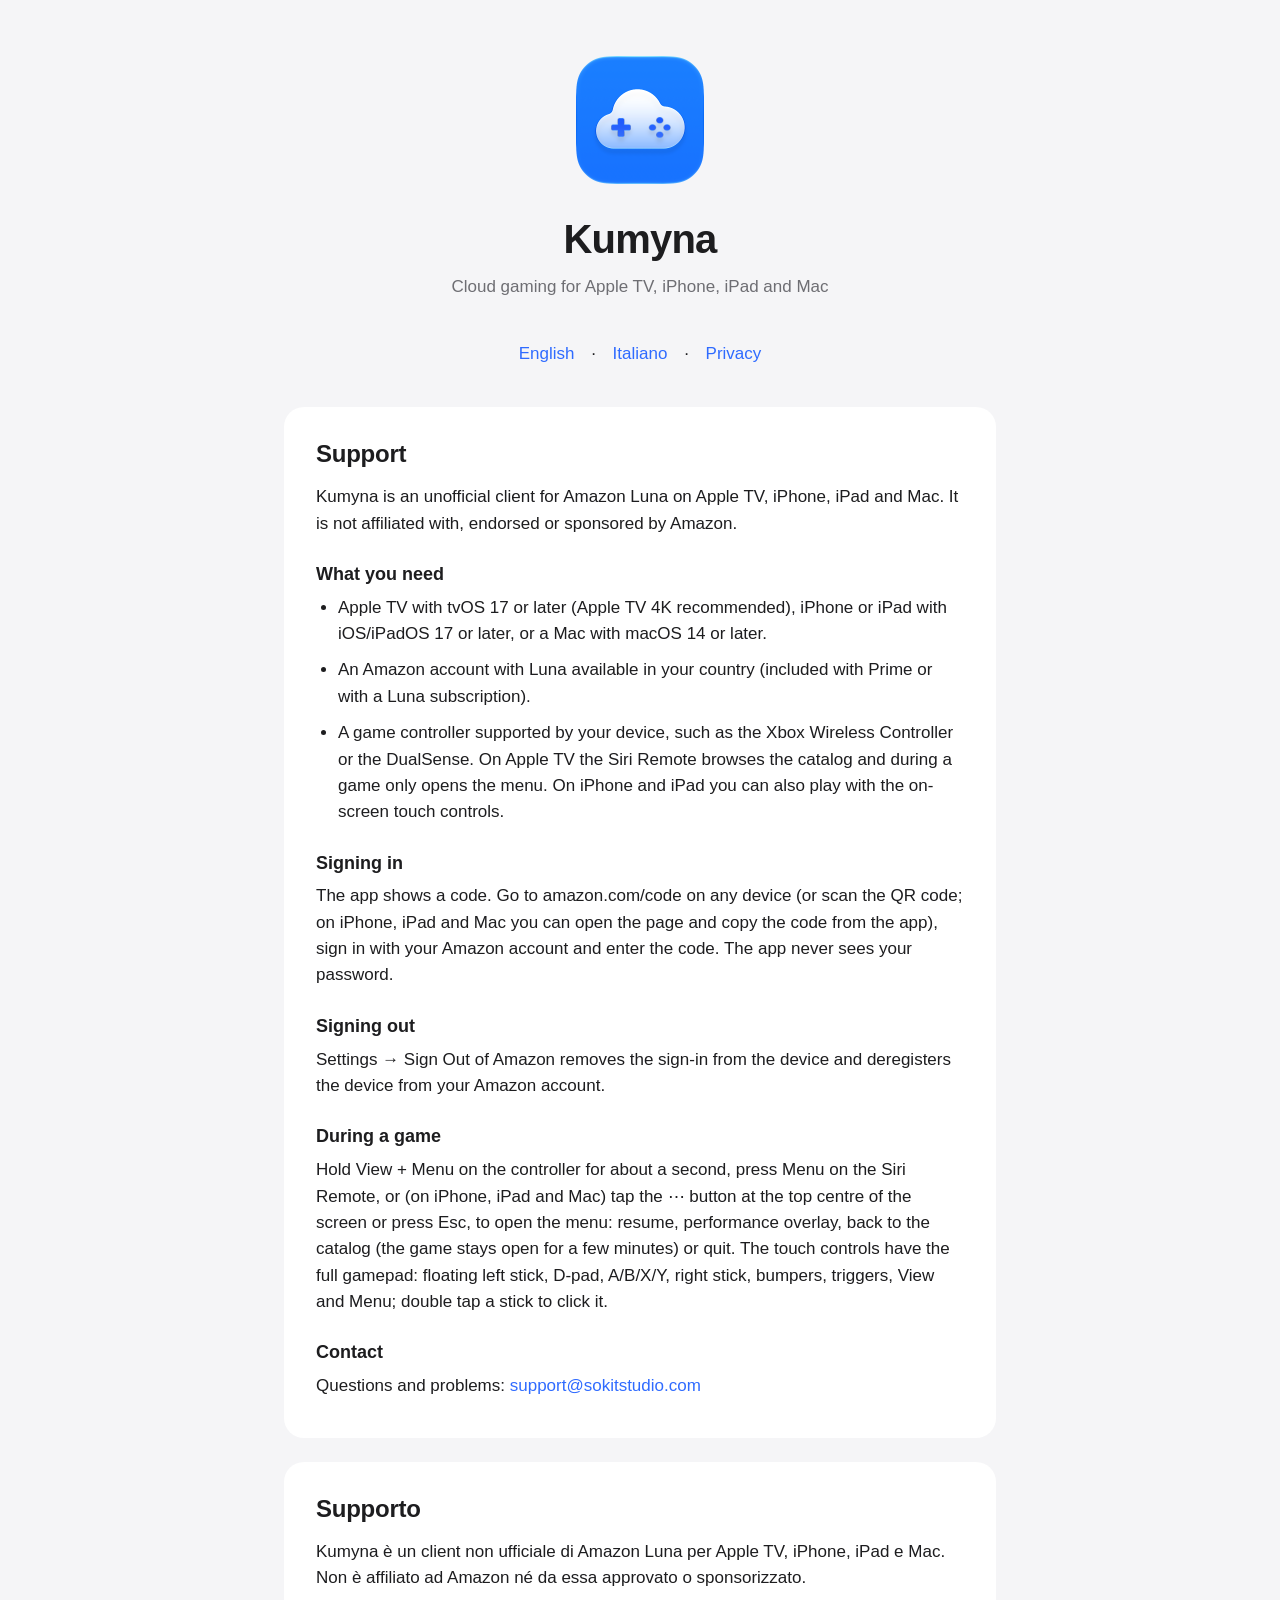
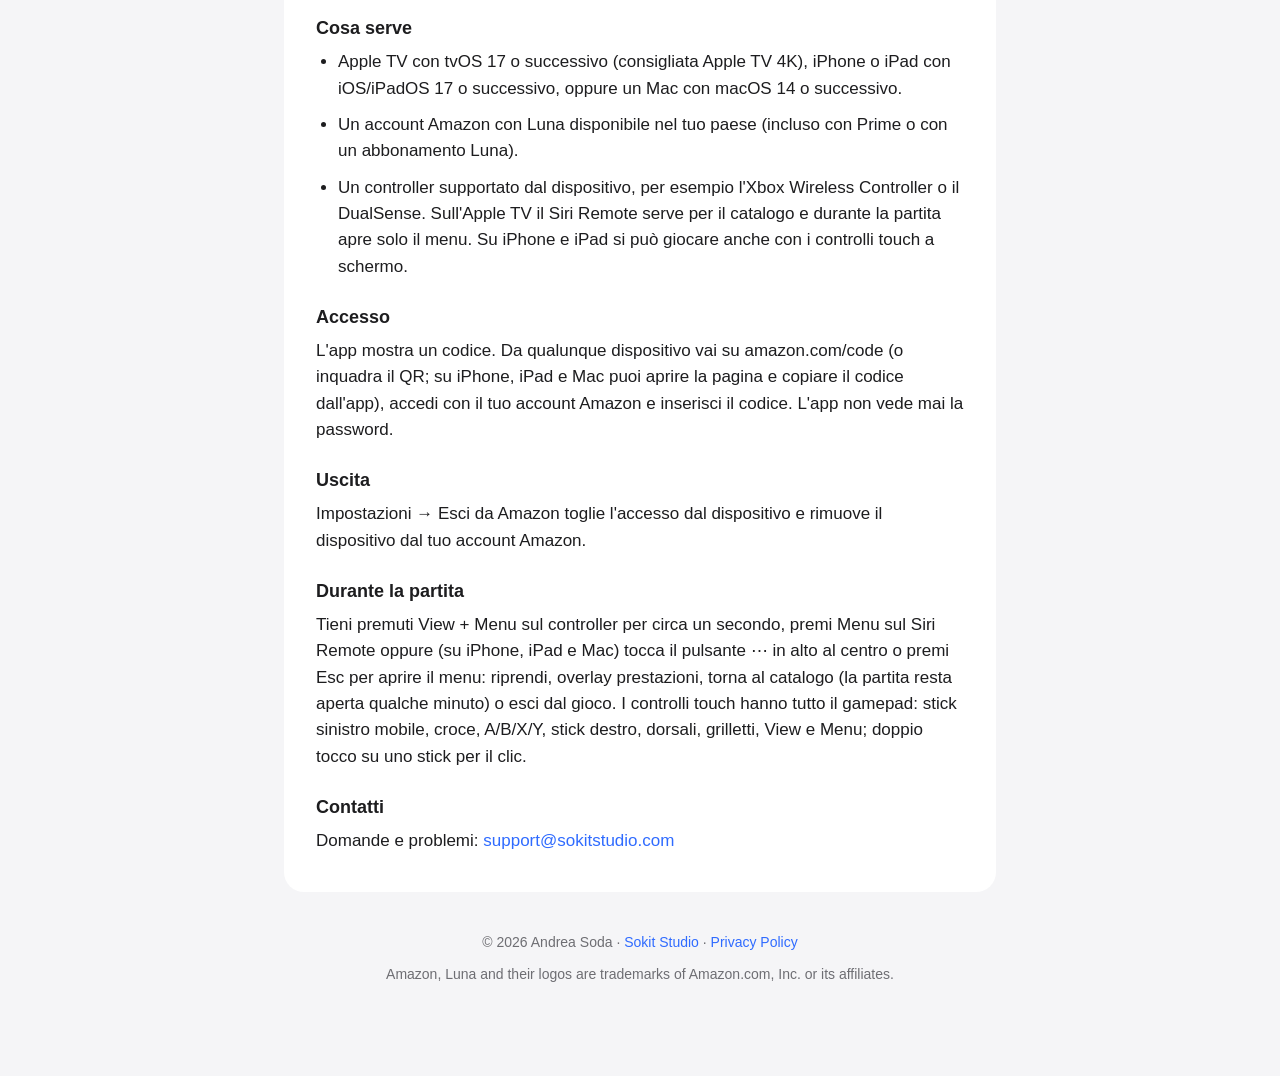
==== commit 48d91a12: "docs: publish under Sokit Studio (sokitstudio.com) Support and privacy contacts move to support@ and" ====
--- a/index.html
+++ b/index.html
@@ -33,7 +33,7 @@
     <h3>During a game</h3>
     <p>Hold View + Menu on the controller for about a second, press Menu on the Siri Remote, or (on iPhone, iPad and Mac) tap the ⋯ button at the top centre of the screen or press Esc, to open the menu: resume, performance overlay, back to the catalog (the game stays open for a few minutes) or quit. The touch controls have the full gamepad: floating left stick, D-pad, A/B/X/Y, right stick, bumpers, triggers, View and Menu; double tap a stick to click it.</p>
     <h3>Contact</h3>
-    <p>Questions and problems: <a href="mailto:andrea.soda1908@gmail.com">andrea.soda1908@gmail.com</a></p>
+    <p>Questions and problems: <a href="mailto:support@sokitstudio.com">support@sokitstudio.com</a></p>
   </section>
 
   <section id="it" lang="it">
@@ -52,11 +52,11 @@
     <h3>Durante la partita</h3>
     <p>Tieni premuti View + Menu sul controller per circa un secondo, premi Menu sul Siri Remote oppure (su iPhone, iPad e Mac) tocca il pulsante ⋯ in alto al centro o premi Esc per aprire il menu: riprendi, overlay prestazioni, torna al catalogo (la partita resta aperta qualche minuto) o esci dal gioco. I controlli touch hanno tutto il gamepad: stick sinistro mobile, croce, A/B/X/Y, stick destro, dorsali, grilletti, View e Menu; doppio tocco su uno stick per il clic.</p>
     <h3>Contatti</h3>
-    <p>Domande e problemi: <a href="mailto:andrea.soda1908@gmail.com">andrea.soda1908@gmail.com</a></p>
+    <p>Domande e problemi: <a href="mailto:support@sokitstudio.com">support@sokitstudio.com</a></p>
   </section>
 
   <footer>
-    <p>© 2026 Andrea Soda · <a href="privacy.html">Privacy Policy</a></p>
+    <p>© 2026 Andrea Soda · <a href="/">Sokit Studio</a> · <a href="privacy.html">Privacy Policy</a></p>
     <p>Amazon, Luna and their logos are trademarks of Amazon.com, Inc. or its affiliates.</p>
   </footer>
 </main>
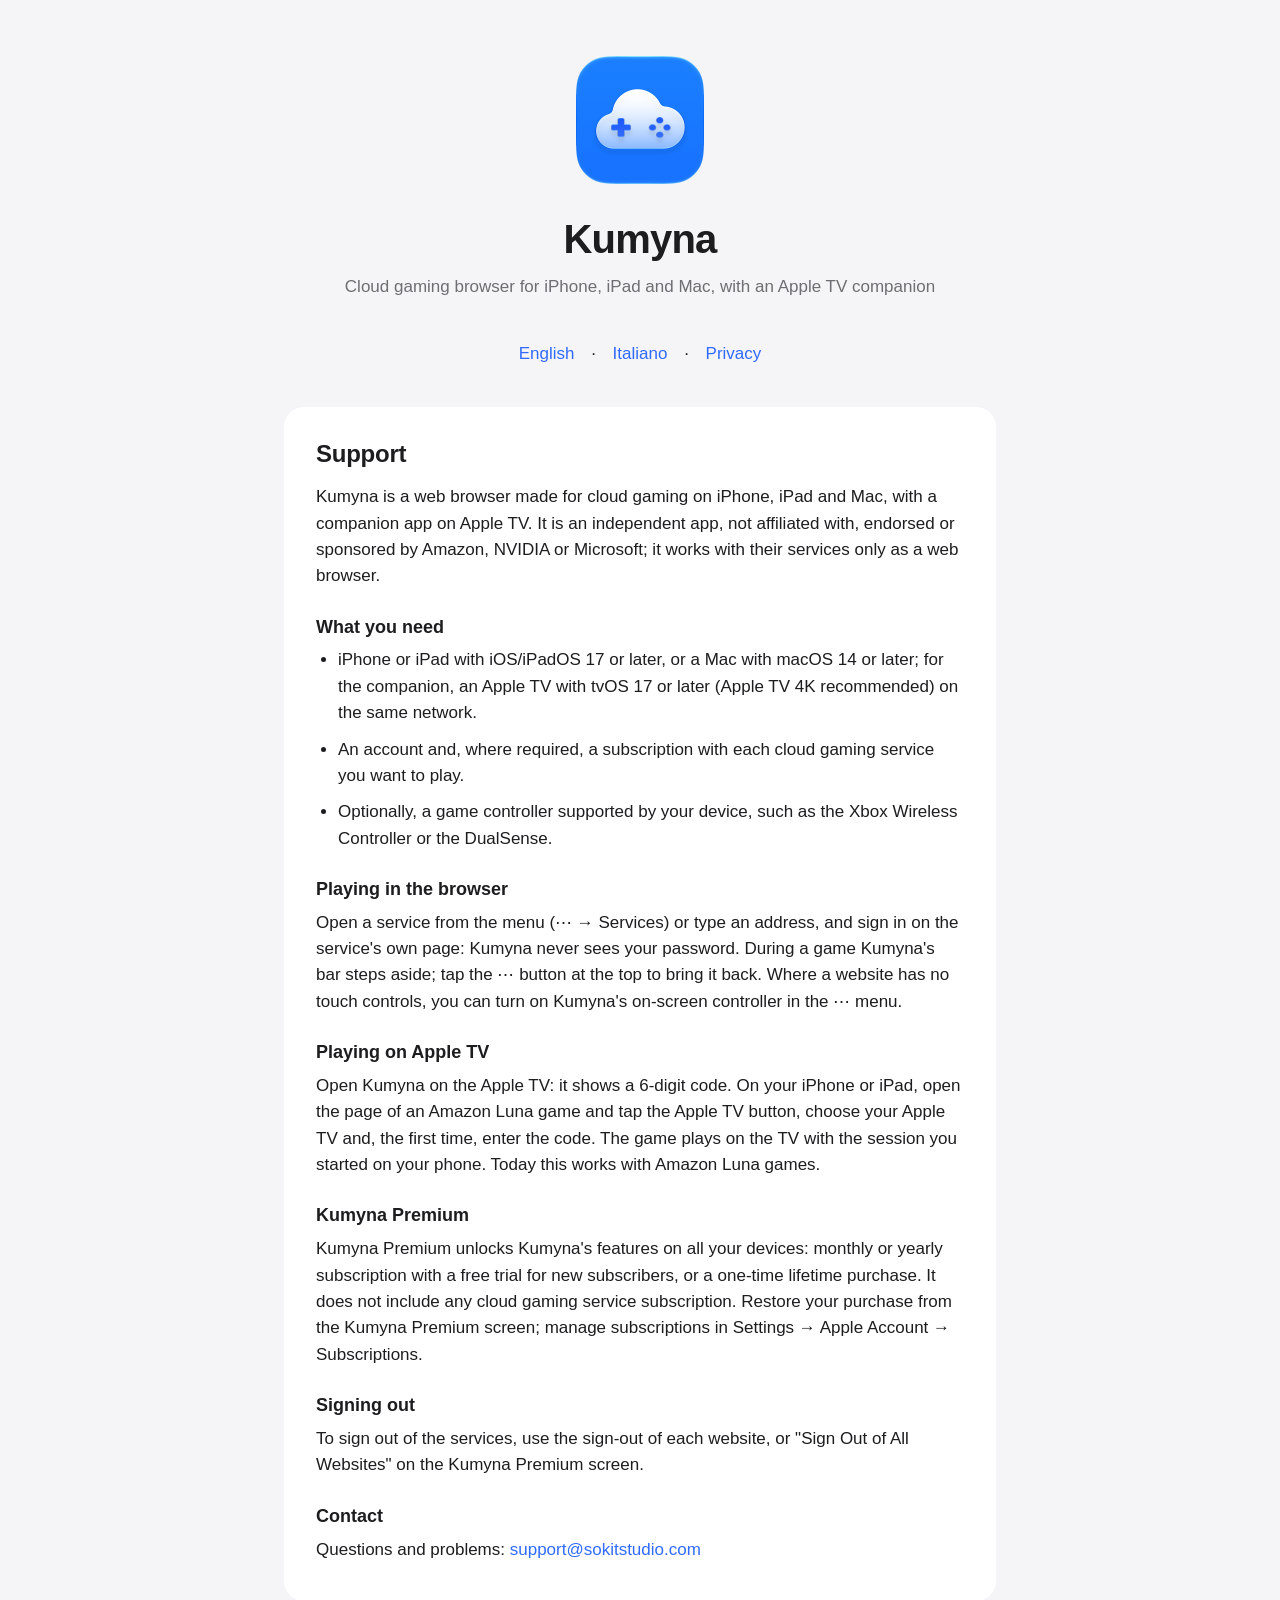
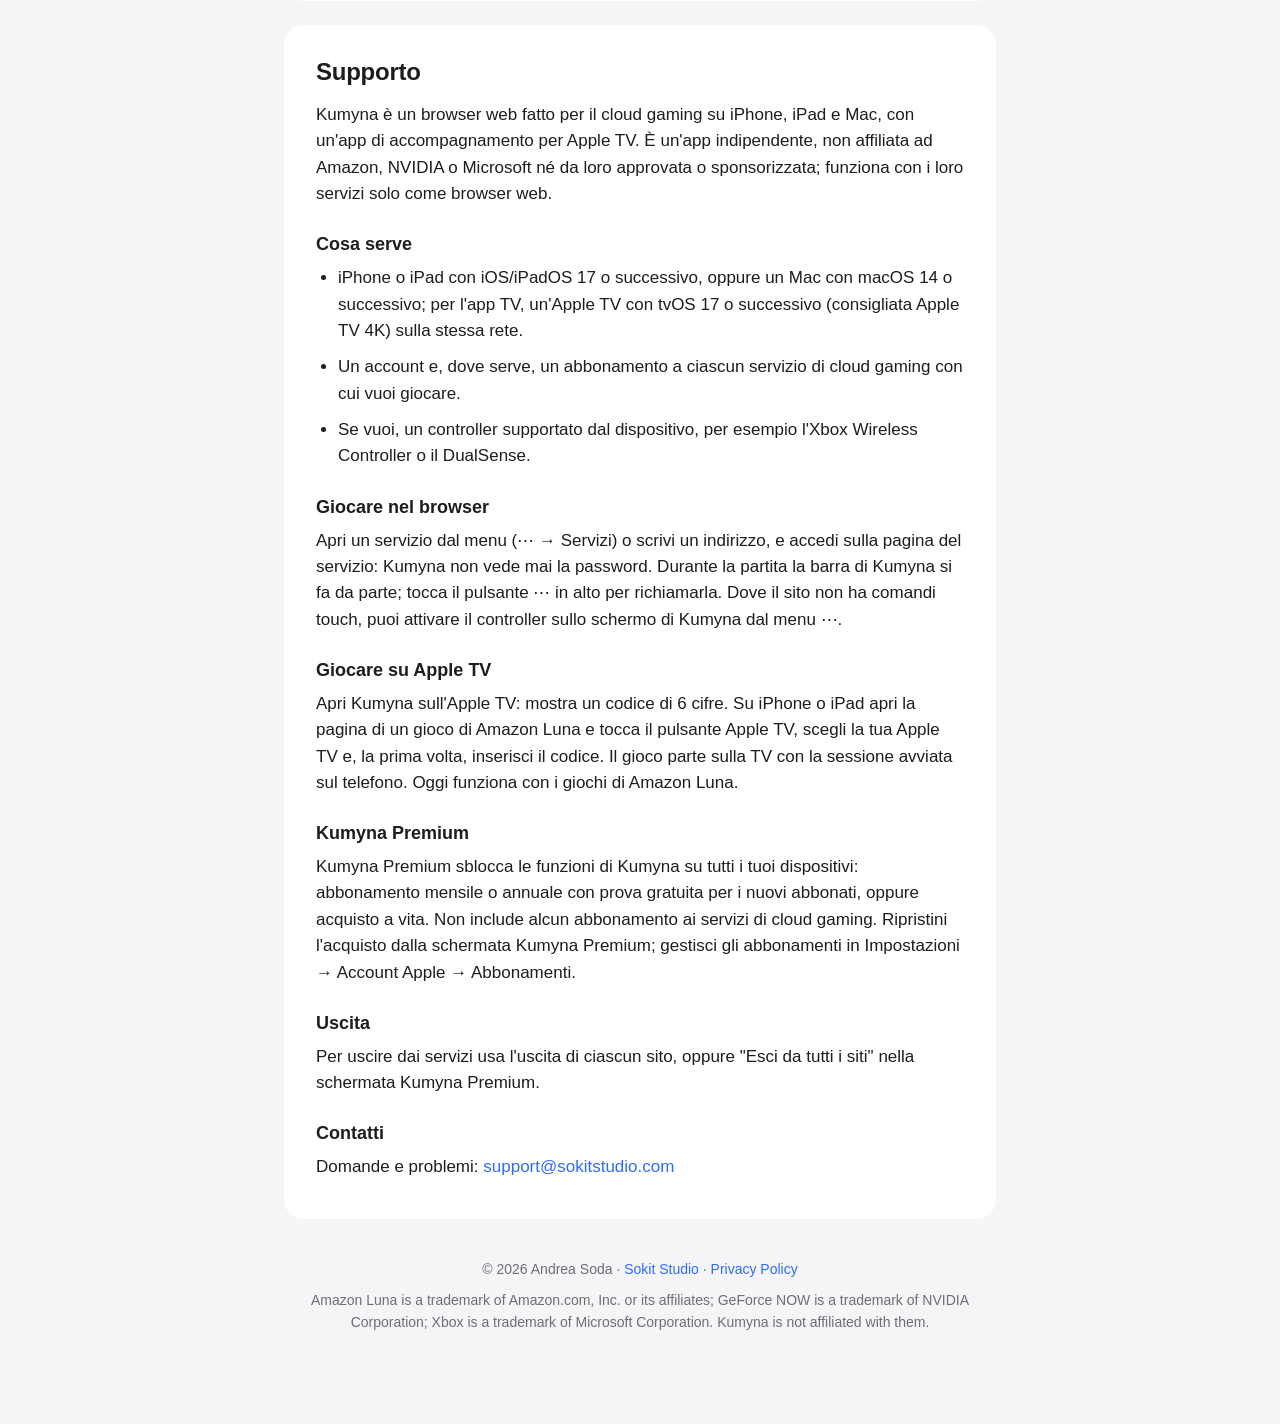
==== commit a8cf1988: "docs: describe Kumyna as a cloud gaming browser with an Apple TV companion Support and privacy pages" ====
--- a/index.html
+++ b/index.html
@@ -4,7 +4,7 @@
   <meta charset="utf-8">
   <meta name="viewport" content="width=device-width, initial-scale=1">
   <title>Kumyna — Support</title>
-  <meta name="description" content="Kumyna: cloud gaming for Apple TV, iPhone, iPad and Mac. Support and contact.">
+  <meta name="description" content="Kumyna: a web browser for cloud gaming on iPhone, iPad and Mac, with an Apple TV companion. Support and contact.">
   <link rel="icon" href="icon.png">
   <link rel="stylesheet" href="style.css">
 </head>
@@ -13,51 +13,55 @@
   <header>
     <img src="icon.png" alt="Kumyna icon">
     <h1>Kumyna</h1>
-    <p>Cloud gaming for Apple TV, iPhone, iPad and Mac</p>
+    <p>Cloud gaming browser for iPhone, iPad and Mac, with an Apple TV companion</p>
   </header>
   <nav><a href="#en">English</a> · <a href="#it">Italiano</a> · <a href="privacy.html">Privacy</a></nav>
 
   <section id="en">
     <h2>Support</h2>
-    <p>Kumyna is an unofficial client for Amazon Luna on Apple TV, iPhone, iPad and Mac. It is not affiliated with, endorsed or sponsored by Amazon.</p>
+    <p>Kumyna is a web browser made for cloud gaming on iPhone, iPad and Mac, with a companion app on Apple TV. It is an independent app, not affiliated with, endorsed or sponsored by Amazon, NVIDIA or Microsoft; it works with their services only as a web browser.</p>
     <h3>What you need</h3>
     <ul>
-      <li>Apple TV with tvOS 17 or later (Apple TV 4K recommended), iPhone or iPad with iOS/iPadOS 17 or later, or a Mac with macOS 14 or later.</li>
-      <li>An Amazon account with Luna available in your country (included with Prime or with a Luna subscription).</li>
-      <li>A game controller supported by your device, such as the Xbox Wireless Controller or the DualSense. On Apple TV the Siri Remote browses the catalog and during a game only opens the menu. On iPhone and iPad you can also play with the on-screen touch controls.</li>
+      <li>iPhone or iPad with iOS/iPadOS 17 or later, or a Mac with macOS 14 or later; for the companion, an Apple TV with tvOS 17 or later (Apple TV 4K recommended) on the same network.</li>
+      <li>An account and, where required, a subscription with each cloud gaming service you want to play.</li>
+      <li>Optionally, a game controller supported by your device, such as the Xbox Wireless Controller or the DualSense.</li>
     </ul>
-    <h3>Signing in</h3>
-    <p>The app shows a code. Go to amazon.com/code on any device (or scan the QR code; on iPhone, iPad and Mac you can open the page and copy the code from the app), sign in with your Amazon account and enter the code. The app never sees your password.</p>
+    <h3>Playing in the browser</h3>
+    <p>Open a service from the menu (⋯ → Services) or type an address, and sign in on the service's own page: Kumyna never sees your password. During a game Kumyna's bar steps aside; tap the ⋯ button at the top to bring it back. Where a website has no touch controls, you can turn on Kumyna's on-screen controller in the ⋯ menu.</p>
+    <h3>Playing on Apple TV</h3>
+    <p>Open Kumyna on the Apple TV: it shows a 6-digit code. On your iPhone or iPad, open the page of an Amazon Luna game and tap the Apple TV button, choose your Apple TV and, the first time, enter the code. The game plays on the TV with the session you started on your phone. Today this works with Amazon Luna games.</p>
+    <h3>Kumyna Premium</h3>
+    <p>Kumyna Premium unlocks Kumyna's features on all your devices: monthly or yearly subscription with a free trial for new subscribers, or a one-time lifetime purchase. It does not include any cloud gaming service subscription. Restore your purchase from the Kumyna Premium screen; manage subscriptions in Settings → Apple Account → Subscriptions.</p>
     <h3>Signing out</h3>
-    <p>Settings → Sign Out of Amazon removes the sign-in from the device and deregisters the device from your Amazon account.</p>
-    <h3>During a game</h3>
-    <p>Hold View + Menu on the controller for about a second, press Menu on the Siri Remote, or (on iPhone, iPad and Mac) tap the ⋯ button at the top centre of the screen or press Esc, to open the menu: resume, performance overlay, back to the catalog (the game stays open for a few minutes) or quit. The touch controls have the full gamepad: floating left stick, D-pad, A/B/X/Y, right stick, bumpers, triggers, View and Menu; double tap a stick to click it.</p>
+    <p>To sign out of the services, use the sign-out of each website, or "Sign Out of All Websites" on the Kumyna Premium screen.</p>
     <h3>Contact</h3>
     <p>Questions and problems: <a href="mailto:support@sokitstudio.com">support@sokitstudio.com</a></p>
   </section>
 
   <section id="it" lang="it">
     <h2>Supporto</h2>
-    <p>Kumyna è un client non ufficiale di Amazon Luna per Apple TV, iPhone, iPad e Mac. Non è affiliato ad Amazon né da essa approvato o sponsorizzato.</p>
+    <p>Kumyna è un browser web fatto per il cloud gaming su iPhone, iPad e Mac, con un'app di accompagnamento per Apple TV. È un'app indipendente, non affiliata ad Amazon, NVIDIA o Microsoft né da loro approvata o sponsorizzata; funziona con i loro servizi solo come browser web.</p>
     <h3>Cosa serve</h3>
     <ul>
-      <li>Apple TV con tvOS 17 o successivo (consigliata Apple TV 4K), iPhone o iPad con iOS/iPadOS 17 o successivo, oppure un Mac con macOS 14 o successivo.</li>
-      <li>Un account Amazon con Luna disponibile nel tuo paese (incluso con Prime o con un abbonamento Luna).</li>
-      <li>Un controller supportato dal dispositivo, per esempio l'Xbox Wireless Controller o il DualSense. Sull'Apple TV il Siri Remote serve per il catalogo e durante la partita apre solo il menu. Su iPhone e iPad si può giocare anche con i controlli touch a schermo.</li>
+      <li>iPhone o iPad con iOS/iPadOS 17 o successivo, oppure un Mac con macOS 14 o successivo; per l'app TV, un'Apple TV con tvOS 17 o successivo (consigliata Apple TV 4K) sulla stessa rete.</li>
+      <li>Un account e, dove serve, un abbonamento a ciascun servizio di cloud gaming con cui vuoi giocare.</li>
+      <li>Se vuoi, un controller supportato dal dispositivo, per esempio l'Xbox Wireless Controller o il DualSense.</li>
     </ul>
-    <h3>Accesso</h3>
-    <p>L'app mostra un codice. Da qualunque dispositivo vai su amazon.com/code (o inquadra il QR; su iPhone, iPad e Mac puoi aprire la pagina e copiare il codice dall'app), accedi con il tuo account Amazon e inserisci il codice. L'app non vede mai la password.</p>
+    <h3>Giocare nel browser</h3>
+    <p>Apri un servizio dal menu (⋯ → Servizi) o scrivi un indirizzo, e accedi sulla pagina del servizio: Kumyna non vede mai la password. Durante la partita la barra di Kumyna si fa da parte; tocca il pulsante ⋯ in alto per richiamarla. Dove il sito non ha comandi touch, puoi attivare il controller sullo schermo di Kumyna dal menu ⋯.</p>
+    <h3>Giocare su Apple TV</h3>
+    <p>Apri Kumyna sull'Apple TV: mostra un codice di 6 cifre. Su iPhone o iPad apri la pagina di un gioco di Amazon Luna e tocca il pulsante Apple TV, scegli la tua Apple TV e, la prima volta, inserisci il codice. Il gioco parte sulla TV con la sessione avviata sul telefono. Oggi funziona con i giochi di Amazon Luna.</p>
+    <h3>Kumyna Premium</h3>
+    <p>Kumyna Premium sblocca le funzioni di Kumyna su tutti i tuoi dispositivi: abbonamento mensile o annuale con prova gratuita per i nuovi abbonati, oppure acquisto a vita. Non include alcun abbonamento ai servizi di cloud gaming. Ripristini l'acquisto dalla schermata Kumyna Premium; gestisci gli abbonamenti in Impostazioni → Account Apple → Abbonamenti.</p>
     <h3>Uscita</h3>
-    <p>Impostazioni → Esci da Amazon toglie l'accesso dal dispositivo e rimuove il dispositivo dal tuo account Amazon.</p>
-    <h3>Durante la partita</h3>
-    <p>Tieni premuti View + Menu sul controller per circa un secondo, premi Menu sul Siri Remote oppure (su iPhone, iPad e Mac) tocca il pulsante ⋯ in alto al centro o premi Esc per aprire il menu: riprendi, overlay prestazioni, torna al catalogo (la partita resta aperta qualche minuto) o esci dal gioco. I controlli touch hanno tutto il gamepad: stick sinistro mobile, croce, A/B/X/Y, stick destro, dorsali, grilletti, View e Menu; doppio tocco su uno stick per il clic.</p>
+    <p>Per uscire dai servizi usa l'uscita di ciascun sito, oppure "Esci da tutti i siti" nella schermata Kumyna Premium.</p>
     <h3>Contatti</h3>
     <p>Domande e problemi: <a href="mailto:support@sokitstudio.com">support@sokitstudio.com</a></p>
   </section>
 
   <footer>
     <p>© 2026 Andrea Soda · <a href="/">Sokit Studio</a> · <a href="privacy.html">Privacy Policy</a></p>
-    <p>Amazon, Luna and their logos are trademarks of Amazon.com, Inc. or its affiliates.</p>
+    <p>Amazon Luna is a trademark of Amazon.com, Inc. or its affiliates; GeForce NOW is a trademark of NVIDIA Corporation; Xbox is a trademark of Microsoft Corporation. Kumyna is not affiliated with them.</p>
   </footer>
 </main>
 </body>
